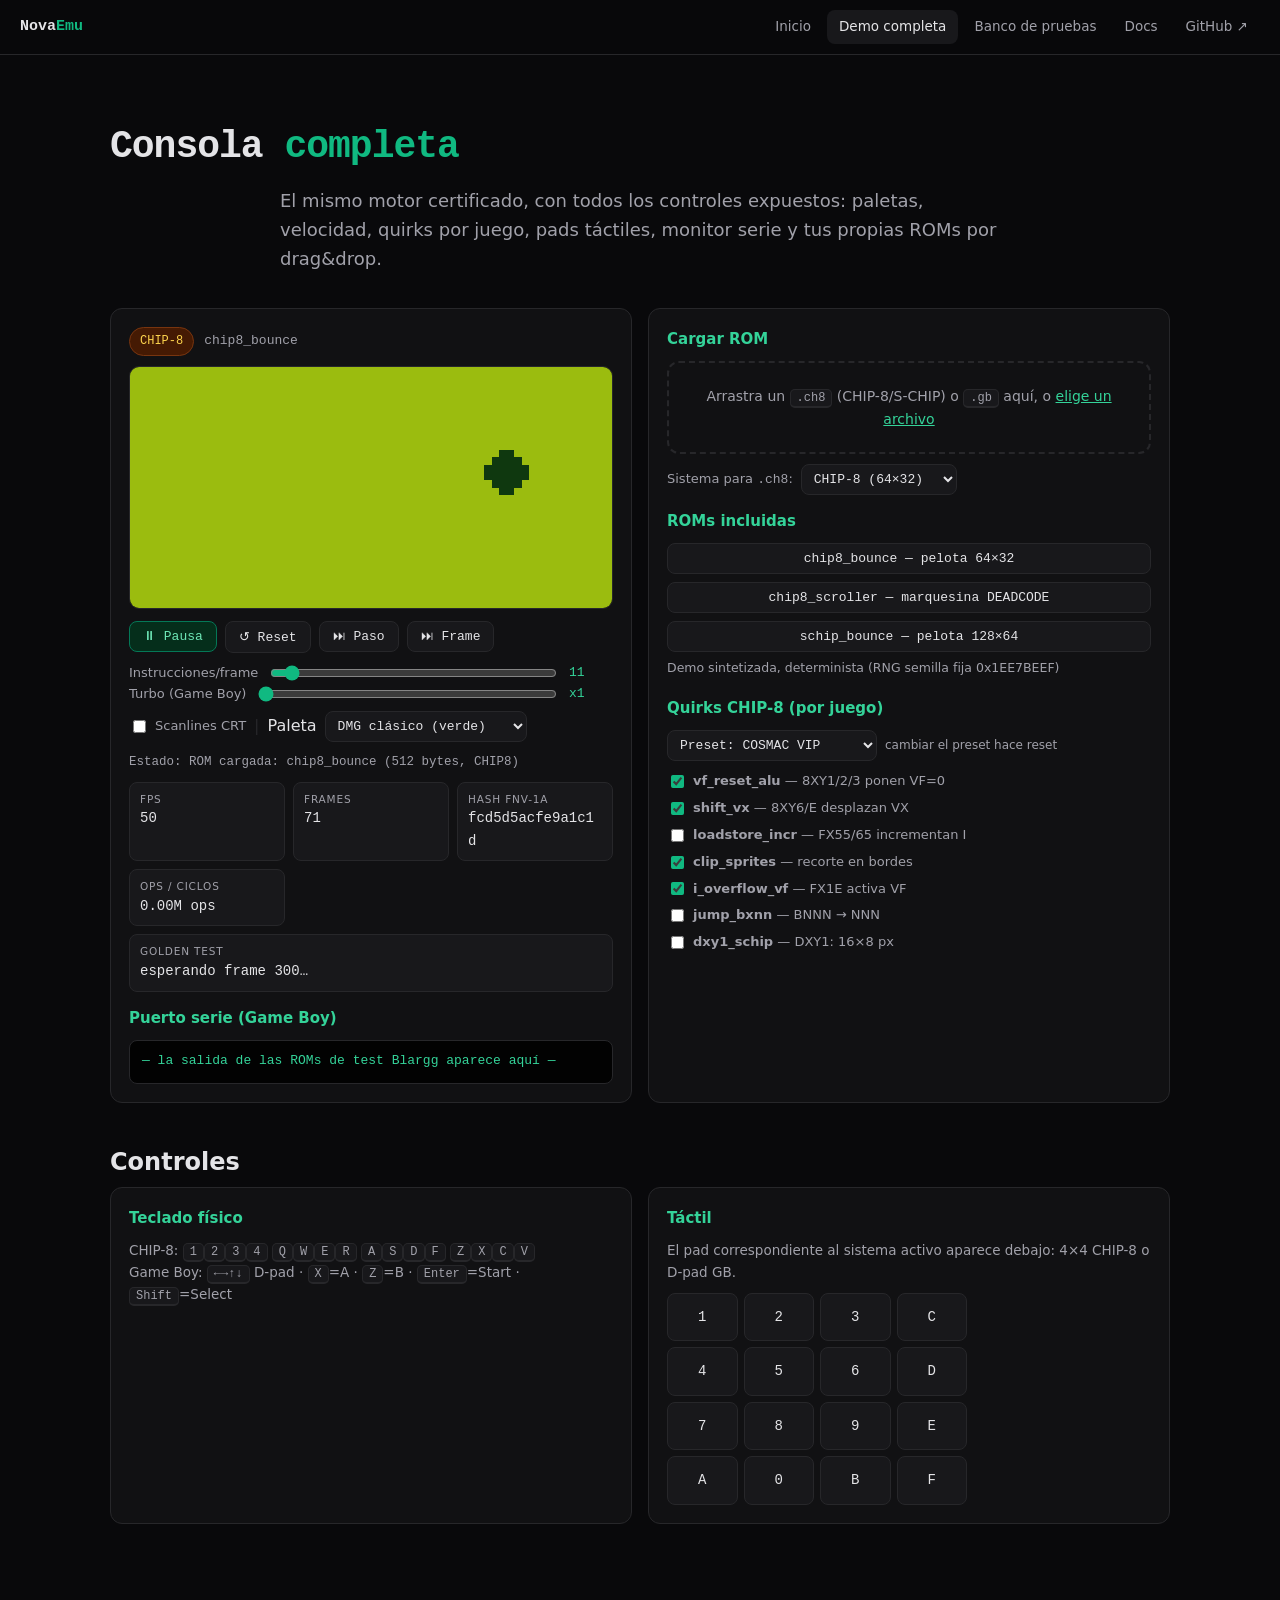
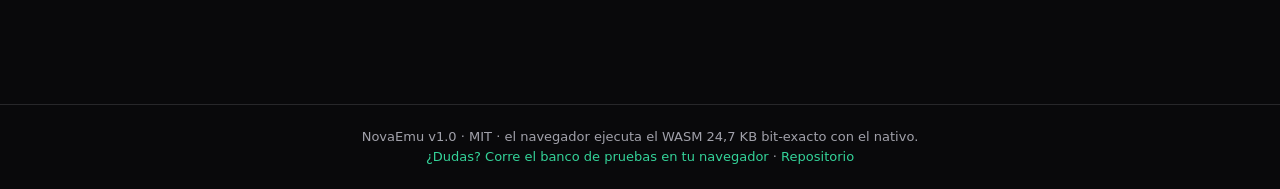
==== docs/demo.html @ 0b79b281 "feat: GitHub Pages — consola en vivo, banco de pruebas y documentación - docs/ = raíz de Pages (con " ====
<!DOCTYPE html>
<html lang="es">
<head>
<meta charset="utf-8">
<meta name="viewport" content="width=device-width, initial-scale=1">
<title>Demo completa — NovaEmu</title>
<meta name="description" content="Consola completa de NovaEmu en el navegador: paletas 4-shades, quirks CHIP-8, pad táctil de Game Boy, monitor de puerto serie y carga de ROMs propias.">
<link rel="stylesheet" href="./assets/site.css">
<link rel="icon" href="data:image/svg+xml,<svg xmlns='http://www.w3.org/2000/svg' viewBox='0 0 100 100'><rect width='100' height='100' rx='18' fill='%2309090b'/><rect x='22' y='30' width='16' height='16' fill='%2310b981'/><rect x='62' y='30' width='16' height='16' fill='%2334d399'/><rect x='22' y='54' width='56' height='8' fill='%2310b981'/><rect x='32' y='70' width='36' height='8' fill='%2334d399'/></svg>">
</head>
<body>
<header class="site-header">
  <a class="brand" href="./index.html">Nova<b>Emu</b></a>
  <nav>
    <a href="./index.html">Inicio</a>
    <a href="./demo.html" class="active">Demo completa</a>
    <a href="./tests.html">Banco de pruebas</a>
    <a href="./dev.html">Docs</a>
    <a href="#" data-gh>GitHub ↗</a>
  </nav>
</header>

<main class="wrap">
  <section class="hero" style="padding:34px 0 10px;text-align:left">
    <h1 style="font-size:clamp(26px,4vw,38px)">Consola <span>completa</span></h1>
    <p class="lead" style="margin-bottom:0">El mismo motor certificado, con todos los controles expuestos:
      paletas, velocidad, quirks por juego, pads táctiles, monitor serie y tus propias ROMs por drag&drop.</p>
  </section>

  <div class="grid cols-2" id="nova-console" style="margin-top:24px">
    <!-- PANTALLA + TRANSPORTE -->
    <div class="panel">
      <div style="display:flex;align-items:center;gap:10px;margin-bottom:10px">
        <span class="badge amber" data-sys>—</span>
        <span class="mono" style="font-size:13px;color:var(--fg-dim)" data-rom-name>(ninguna ROM)</span>
      </div>
      <div class="screen-frame" data-drop>
        <canvas data-screen width="64" height="32" aria-label="Pantalla del emulador"></canvas>
      </div>

      <div class="controls" style="margin-top:12px">
        <button data-play class="primary">▶ Play</button>
        <button data-reset>↺ Reset</button>
        <button data-step>⏭ Paso</button>
        <button data-frame>⏭ Frame</button>
      </div>

      <div class="slider-row" data-ips-wrap>
        <span>Instrucciones/frame</span>
        <input type="range" data-ips min="1" max="200" value="11" style="flex:1">
        <span class="val" data-ips-val>11</span>
      </div>
      <div class="slider-row">
        <span>Turbo (Game Boy)</span>
        <input type="range" data-turbo min="1" max="32" value="1" style="flex:1">
        <span class="val" data-turbo-val>x1</span>
      </div>

      <div class="controls" style="margin-top:6px">
        <label class="chk"><input type="checkbox" data-scan> Scanlines CRT</label>
        <span style="color:var(--border)">|</span>
        <span>Paleta</span>
        <select data-palette style="min-width:170px"></select>
      </div>

      <div class="statusline">Estado: <span data-status>cargando WASM…</span></div>

      <!-- telemetría -->
      <div class="telemetry">
        <div class="tele"><div class="l">FPS</div><div class="v" data-fps>—</div></div>
        <div class="tele"><div class="l">Frames</div><div class="v" data-frames>0</div></div>
        <div class="tele"><div class="l">Hash FNV-1a</div><div class="v" data-hash>—</div></div>
        <div class="tele"><div class="l">Ops / ciclos</div><div class="v" data-ops>—</div></div>
      </div>
      <div class="tele" style="margin-top:8px"><div class="l">Golden test</div><div class="v" data-golden>carga una demo con golden</div></div>

      <!-- serial -->
      <div id="serial-box">
        <h3 style="margin:14px 0 4px">Puerto serie (Game Boy)</h3>
        <div class="serial" data-serial>— la salida de las ROMs de test Blargg aparece aquí —</div>
      </div>
    </div>

    <!-- CARGA + QUIRKS -->
    <div class="panel">
      <h3>Cargar ROM</h3>
      <div class="drop" data-drop style="margin-bottom:10px">
        Arrastra un <span class="kbd">.ch8</span> (CHIP-8/S-CHIP) o <span class="kbd">.gb</span> aquí,
        o <label style="color:var(--accent-2);cursor:pointer;text-decoration:underline">elige un archivo
        <input type="file" data-file accept=".ch8,.gb,.gbc" style="display:none"></label>
      </div>
      <div class="system-select" style="margin-bottom:14px">
        <span>Sistema para <code>.ch8</code>:</span>
        <select data-sys-select>
          <option value="chip8">CHIP-8 (64×32)</option>
          <option value="schip">S-CHIP (128×64)</option>
        </select>
      </div>

      <h3>ROMs incluidas</h3>
      <div data-catalog style="display:flex;flex-direction:column;gap:8px;margin-bottom:6px">
        <button data-rom="chip8-bounce">chip8_bounce — pelota 64×32</button>
        <button data-rom="chip8-scroller">chip8_scroller — marquesina DEADCODE</button>
        <button data-rom="schip-bounce">schip_bounce — pelota 128×64</button>
      </div>
      <div class="rom-note" data-rom-note></div>

      <!-- quirks -->
      <div data-quirks>
        <h3 style="margin-top:18px">Quirks CHIP-8 (por juego)</h3>
        <div class="controls" style="margin:4px 0 10px">
          <select data-quirk-preset>
            <option value="vip">Preset: COSMAC VIP</option>
            <option value="schip">Preset: S-CHIP moderno</option>
          </select>
          <span style="font-size:12px;color:var(--fg-dim)">cambiar el preset hace reset</span>
        </div>
        <div style="display:flex;flex-direction:column;gap:6px">
          <label class="chk"><input type="checkbox" data-quirk="0"> <span><b>vf_reset_alu</b> — 8XY1/2/3 ponen VF=0</span></label>
          <label class="chk"><input type="checkbox" data-quirk="1"> <span><b>shift_vx</b> — 8XY6/E desplazan VX</span></label>
          <label class="chk"><input type="checkbox" data-quirk="2"> <span><b>loadstore_incr</b> — FX55/65 incrementan I</span></label>
          <label class="chk"><input type="checkbox" data-quirk="3"> <span><b>clip_sprites</b> — recorte en bordes</span></label>
          <label class="chk"><input type="checkbox" data-quirk="4"> <span><b>i_overflow_vf</b> — FX1E activa VF</span></label>
          <label class="chk"><input type="checkbox" data-quirk="5"> <span><b>jump_bxnn</b> — BNNN → NNN</span></label>
          <label class="chk"><input type="checkbox" data-quirk="6"> <span><b>dxy1_schip</b> — DXY1: 16×8 px</span></label>
        </div>
      </div>
    </div>
  </div>

  <!-- CONTROLES -->
  <section class="block">
    <h2>Controles</h2>
    <div class="grid cols-2">
      <div class="panel">
        <h3>Teclado físico</h3>
        <p style="font-size:13.5px">CHIP-8: <span class="kbd">1</span><span class="kbd">2</span><span class="kbd">3</span><span class="kbd">4</span>
          <span class="kbd">Q</span><span class="kbd">W</span><span class="kbd">E</span><span class="kbd">R</span>
          <span class="kbd">A</span><span class="kbd">S</span><span class="kbd">D</span><span class="kbd">F</span>
          <span class="kbd">Z</span><span class="kbd">X</span><span class="kbd">C</span><span class="kbd">V</span><br>
          Game Boy: <span class="kbd">←→↑↓</span> D-pad · <span class="kbd">X</span>=A · <span class="kbd">Z</span>=B ·
          <span class="kbd">Enter</span>=Start · <span class="kbd">Shift</span>=Select</p>
      </div>
      <div class="panel">
        <h3>Táctil</h3>
        <p style="font-size:13.5px">El pad correspondiente al sistema activo aparece debajo: 4×4 CHIP-8 o D-pad GB.</p>
        <!-- pad CHIP-8 4x4 -->
        <div class="pad c8" data-pad data-c8pad>
          <div class="kb" data-btn="0x1" data-label="1" data-keylabel="c8:1">1</div>
          <div class="kb" data-btn="0x2" data-label="2" data-keylabel="c8:2">2</div>
          <div class="kb" data-btn="0x3" data-label="3" data-keylabel="c8:3">3</div>
          <div class="kb" data-btn="0xc" data-label="C" data-keylabel="c8:C">C</div>
          <div class="kb" data-btn="0x4" data-label="4" data-keylabel="c8:4">4</div>
          <div class="kb" data-btn="0x5" data-label="5" data-keylabel="c8:5">5</div>
          <div class="kb" data-btn="0x6" data-label="6" data-keylabel="c8:6">6</div>
          <div class="kb" data-btn="0xd" data-label="D" data-keylabel="c8:D">D</div>
          <div class="kb" data-btn="0x7" data-label="7" data-keylabel="c8:7">7</div>
          <div class="kb" data-btn="0x8" data-label="8" data-keylabel="c8:8">8</div>
          <div class="kb" data-btn="0x9" data-label="9" data-keylabel="c8:9">9</div>
          <div class="kb" data-btn="0xe" data-label="E" data-keylabel="c8:E">E</div>
          <div class="kb" data-btn="0xa" data-label="A" data-keylabel="c8:A">A</div>
          <div class="kb" data-btn="0x0" data-label="0" data-keylabel="c8:0">0</div>
          <div class="kb" data-btn="0xb" data-label="B" data-keylabel="c8:B">B</div>
          <div class="kb" data-btn="0xf" data-label="F" data-keylabel="c8:F">F</div>
        </div>
        <!-- pad GB -->
        <div class="pad gb" data-pad data-gbpad style="display:none">
          <div class="dp">
            <div></div>
            <div class="kb" data-btn="6" data-label="↑" data-keylabel="gb:↑">↑</div>
            <div></div>
            <div class="kb" data-btn="5" data-label="←" data-keylabel="gb:←">←</div>
            <div></div>
            <div class="kb" data-btn="4" data-label="→" data-keylabel="gb:→">→</div>
            <div></div>
            <div class="kb" data-btn="7" data-label="↓" data-keylabel="gb:↓">↓</div>
            <div></div>
          </div>
          <div class="mid">
            <div class="kb" data-btn="3" data-label="Start" data-keylabel="gb:Start">START</div>
            <div class="kb" data-btn="2" data-label="Select" data-keylabel="gb:Select">SELECT</div>
          </div>
          <div class="act">
            <div class="kb" data-btn="0" data-label="A" data-keylabel="gb:A">A</div>
            <div class="kb" data-btn="1" data-label="B" data-keylabel="gb:B">B</div>
          </div>
        </div>
      </div>
    </div>
  </section>
</main>

<footer>
  NovaEmu v1.0 · MIT · el navegador ejecuta el WASM 24,7 KB bit-exacto con el nativo.
  <br><a href="./tests.html">¿Dudas? Corre el banco de pruebas en tu navegador</a> · <a href="#" data-gh>Repositorio</a>
</footer>

<script type="module">
  import { ConsoleUI } from "./assets/console.js";
  import { PALETTES } from "./assets/nova-core.js";
  import "./assets/site.js";

  // poblar selector de paletas
  const sel = document.querySelector("[data-palette]");
  PALETTES.forEach((p, i) => {
    const o = document.createElement("option");
    o.value = p.id; o.textContent = p.name;
    if (i === 0) o.selected = true;
    sel.appendChild(o);
  });

  const ui = new ConsoleUI(document.getElementById("nova-console"));
  ui.el.ipsWrap = document.querySelector("[data-ips-wrap]");
  ui.el.romNote = document.querySelector("[data-rom-note]");
  ui.boot().then(() => {
    ui.loadFromCatalog({
      id: "chip8-bounce", name: "chip8_bounce", system: "chip8",
      url: "./assets/roms/chip8_bounce.ch8",
      golden: { frames: 300, hash: "28c31cf8df2ec325" },
      note: "Demo sintetizada, determinista (RNG semilla fija 0x1EE7BEEF)",
    });
    // preset VIP marcado por defecto
    const preset = document.querySelector("[data-quirk-preset]");
    if (preset) preset.value = "vip";
    const vals = [1, 1, 0, 1, 1, 0, 0];
    vals.forEach((v, i) => {
      const cb = document.querySelector(`input[data-quirk="${i}"]`);
      if (cb) cb.checked = !!v;
    });
  });
</script>
</body>
</html>
---- docs/assets/site.css ----
/* NovaEmu Pages — tema laboratorio oscuro (zinc-950 / esmeralda) */
:root {
  --bg: #09090b;
  --bg-2: #111113;
  --bg-3: #18181b;
  --border: #27272a;
  --fg: #e4e4e7;
  --fg-dim: #a1a1aa;
  --accent: #10b981;
  --accent-2: #34d399;
  --amber: #f59e0b;
  --red: #f87171;
  --mono: ui-monospace, "SF Mono", "Cascadia Mono", "JetBrains Mono", Menlo, Consolas, monospace;
  --sans: system-ui, -apple-system, "Segoe UI", Roboto, Inter, sans-serif;
}
* { box-sizing: border-box; }
html { scroll-behavior: smooth; }
body {
  margin: 0; background: var(--bg); color: var(--fg);
  font-family: var(--sans); line-height: 1.6;
}
a { color: var(--accent-2); text-decoration: none; }
a:hover { text-decoration: underline; }
code, pre, .mono { font-family: var(--mono); }

/* header */
.site-header {
  position: sticky; top: 0; z-index: 50;
  display: flex; align-items: center; gap: 16px;
  padding: 10px 20px; background: rgba(9,9,11,.92); backdrop-filter: blur(8px);
  border-bottom: 1px solid var(--border);
}
.site-header .brand { font-family: var(--mono); font-weight: 700; font-size: 15px; color: var(--fg); }
.site-header .brand b { color: var(--accent); }
.site-header nav { display: flex; gap: 4px; margin-left: auto; flex-wrap: wrap; }
.site-header nav a {
  padding: 6px 12px; border-radius: 8px; color: var(--fg-dim); font-size: 13.5px;
}
.site-header nav a:hover, .site-header nav a.active { color: var(--fg); background: var(--bg-3); text-decoration: none; }

/* layout */
.wrap { max-width: 1100px; margin: 0 auto; padding: 28px 20px 80px; }
.grid { display: grid; gap: 16px; }
.grid.cols-2 { grid-template-columns: repeat(auto-fit, minmax(320px, 1fr)); }
.grid.cols-3 { grid-template-columns: repeat(auto-fit, minmax(240px, 1fr)); }
.grid.cols-4 { grid-template-columns: repeat(auto-fit, minmax(190px, 1fr)); }

/* hero */
.hero { padding: 56px 0 28px; text-align: center; }
.hero h1 {
  font-family: var(--mono); font-size: clamp(34px, 6vw, 56px); margin: 0 0 10px;
  letter-spacing: -1px;
}
.hero h1 span { color: var(--accent); }
.hero p.lead { color: var(--fg-dim); font-size: 18px; max-width: 720px; margin: 0 auto 22px; }
.badges { display: flex; gap: 8px; justify-content: center; flex-wrap: wrap; margin-bottom: 26px; }
.badge {
  font-family: var(--mono); font-size: 12px; padding: 4px 10px; border-radius: 999px;
  border: 1px solid var(--border); background: var(--bg-2); color: var(--fg-dim);
}
.badge.green { border-color: #064e3b; background: #022c22; color: #6ee7b7; }
.badge.amber { border-color: #78350f; background: #451a03; color: #fcd34d; }

/* panel / card */
.panel {
  background: var(--bg-2); border: 1px solid var(--border); border-radius: 12px;
  padding: 18px;
}
.panel h2, .panel h3 { margin: 0 0 10px; }
.panel h2 { font-size: 20px; }
.panel h3 { font-size: 15px; color: var(--accent-2); }
.panel p { margin: 6px 0; color: var(--fg-dim); font-size: 14.5px; }
.panel p strong, .panel li strong { color: var(--fg); }
.stat { text-align: center; }
.stat .v { font-family: var(--mono); font-size: 26px; color: var(--accent-2); font-weight: 700; }
.stat .l { font-size: 12.5px; color: var(--fg-dim); }

/* screen */
.screen-frame {
  position: relative; overflow: hidden; border-radius: 10px;
  border: 1px solid var(--border); background: #000;
}
.screen-frame canvas { display: block; width: 100%; height: auto; image-rendering: pixelated; }
.screen-frame.scanlines::after {
  content: ""; position: absolute; inset: 0; pointer-events: none;
  background-image: repeating-linear-gradient(0deg,
    rgba(0,0,0,.25) 0px, rgba(0,0,0,.25) 1px, transparent 1px, transparent 3px);
}

/* controls */
.controls { display: flex; gap: 8px; flex-wrap: wrap; align-items: center; margin: 10px 0; }
button, .btn {
  font-family: var(--mono); font-size: 13px; cursor: pointer;
  background: var(--bg-3); color: var(--fg); border: 1px solid var(--border);
  padding: 7px 13px; border-radius: 8px; transition: border-color .15s, background .15s;
  text-decoration: none; display: inline-block;
}
button:hover, .btn:hover { border-color: var(--accent); text-decoration: none; }
button.primary { background: #052e1b; border-color: #047857; color: #6ee7b7; }
button.primary:hover { background: #064e3b; }
button:disabled { opacity: .4; cursor: not-allowed; }
select, input[type="file"] {
  font-family: var(--mono); font-size: 13px; background: var(--bg-3); color: var(--fg);
  border: 1px solid var(--border); border-radius: 8px; padding: 6px 8px;
}
input[type="range"] { accent-color: var(--accent); }
label.chk { display: flex; align-items: center; gap: 6px; font-size: 13px; color: var(--fg-dim); cursor: pointer; }
label.chk input { accent-color: var(--accent); }
.slider-row { display: flex; align-items: center; gap: 10px; font-size: 13px; color: var(--fg-dim); }
.slider-row .val { font-family: var(--mono); color: var(--accent-2); min-width: 44px; }

/* pads */
.pad { display: grid; gap: 6px; margin-top: 10px; user-select: none; -webkit-user-select: none; touch-action: manipulation; }
.pad.c8 { grid-template-columns: repeat(4, 1fr); max-width: 300px; }
.pad .kb {
  font-family: var(--mono); font-size: 14px; text-align: center; padding: 12px 0;
  background: var(--bg-3); border: 1px solid var(--border); border-radius: 8px; cursor: pointer;
}
.pad .kb small { display: block; font-size: 10px; color: var(--fg-dim); }
.pad .kb.active { background: #052e1b; border-color: var(--accent); color: var(--accent-2); }
.pad.gb { grid-template-columns: 96px 1fr 96px; max-width: 360px; align-items: center; }
.pad.gb .dp { display: grid; grid-template-columns: repeat(3, 32px); grid-template-rows: repeat(3, 32px); gap: 2px; }
.pad.gb .dp .kb { padding: 0; line-height: 32px; }
.pad.gb .act { display: flex; flex-direction: column; gap: 6px; align-items: center; }
.pad.gb .mid { display: flex; flex-direction: column; gap: 4px; align-items: center; justify-content: center; }
.pad.gb .mid .kb { padding: 4px 10px; font-size: 11px; }

/* drop zone */
.drop {
  border: 2px dashed var(--border); border-radius: 12px; padding: 22px; text-align: center;
  color: var(--fg-dim); font-size: 14px; transition: border-color .15s, background .15s;
}
.drop.drag { border-color: var(--accent); background: #052e1b33; }

/* telemetría */
.telemetry { display: grid; grid-template-columns: repeat(auto-fit, minmax(140px, 1fr)); gap: 8px; margin-top: 10px; }
.tele {
  background: var(--bg-3); border: 1px solid var(--border); border-radius: 8px; padding: 8px 10px;
}
.tele .l { font-size: 10.5px; text-transform: uppercase; letter-spacing: .08em; color: var(--fg-dim); }
.tele .v { font-family: var(--mono); font-size: 14px; color: var(--fg); word-break: break-all; }
.tele .v.ok { color: var(--accent-2); }

/* serial */
.serial {
  font-family: var(--mono); font-size: 13px; background: #020202; color: var(--accent-2);
  border: 1px solid var(--border); border-radius: 8px; padding: 10px 12px; margin-top: 10px;
  min-height: 44px; white-space: pre-wrap; word-break: break-all;
}

/* banco de pruebas */
.test-row {
  display: flex; align-items: center; gap: 10px; padding: 8px 12px;
  border-bottom: 1px solid var(--border); font-size: 13.5px;
}
.test-row:last-child { border-bottom: 0; }
.test-row .name { font-family: var(--mono); flex: 1; }
.test-row .time { font-family: var(--mono); color: var(--fg-dim); font-size: 12px; }
.test-row .res { font-family: var(--mono); font-size: 12.5px; padding: 2px 9px; border-radius: 999px; border: 1px solid var(--border); color: var(--fg-dim); }
.test-row .res.pass { color: #6ee7b7; border-color: #047857; background: #022c22; }
.test-row .res.fail { color: #fca5a5; border-color: #991b1b; background: #450a0a; }
.test-row .res.run  { color: var(--amber); border-color: #78350f; background: #451a03; }
.progress { height: 6px; border-radius: 999px; background: var(--bg-3); overflow: hidden; margin: 12px 0; }
.progress > div { height: 100%; width: 0; background: var(--accent); transition: width .2s; }

/* tablas */
table { width: 100%; border-collapse: collapse; font-size: 13.5px; }
th, td { text-align: left; padding: 8px 10px; border-bottom: 1px solid var(--border); }
th { color: var(--fg-dim); font-weight: 600; font-size: 12px; text-transform: uppercase; letter-spacing: .06em; }
td.mono { font-family: var(--mono); }

/* markdown viewer */
.md { max-width: 860px; }
.md h1, .md h2, .md h3 { color: var(--fg); }
.md h2 { border-bottom: 1px solid var(--border); padding-bottom: 6px; margin-top: 32px; }
.md code { background: var(--bg-3); border: 1px solid var(--border); border-radius: 4px; padding: 1px 5px; font-size: 12.5px; }
.md pre { background: var(--bg-2); border: 1px solid var(--border); border-radius: 8px; padding: 12px; overflow-x: auto; }
.md pre code { border: 0; background: transparent; padding: 0; }
.md blockquote { border-left: 3px solid var(--accent); margin: 12px 0; padding: 2px 14px; color: var(--fg-dim); }
.md table { margin: 12px 0; }
.doc-list { display: flex; flex-wrap: wrap; gap: 8px; margin-bottom: 18px; }

/* secciones */
section.block { margin: 40px 0; }
section.block > h2 { font-size: 24px; margin-bottom: 6px; }
section.block > .sub { color: var(--fg-dim); margin-bottom: 18px; font-size: 15px; }
.kbd {
  font-family: var(--mono); font-size: 12px; background: var(--bg-3); border: 1px solid var(--border);
  border-bottom-width: 2px; border-radius: 5px; padding: 1px 6px;
}
footer {
  border-top: 1px solid var(--border); margin-top: 60px; padding: 22px 20px;
  text-align: center; color: var(--fg-dim); font-size: 13px;
}
.statusline { font-family: var(--mono); font-size: 12.5px; color: var(--fg-dim); margin-top: 8px; min-height: 18px; }
.statusline .ok { color: var(--accent-2); }
.rom-note { color: var(--fg-dim); font-size: 12.5px; margin-top: 4px; min-height: 16px; }
.system-select { display: flex; gap: 8px; align-items: center; font-size: 13px; color: var(--fg-dim); }

@media (max-width: 640px) {
  .hero { padding: 36px 0 18px; }
  .wrap { padding: 18px 14px 60px; }
  .pad.gb { grid-template-columns: 84px 1fr 84px; }
}
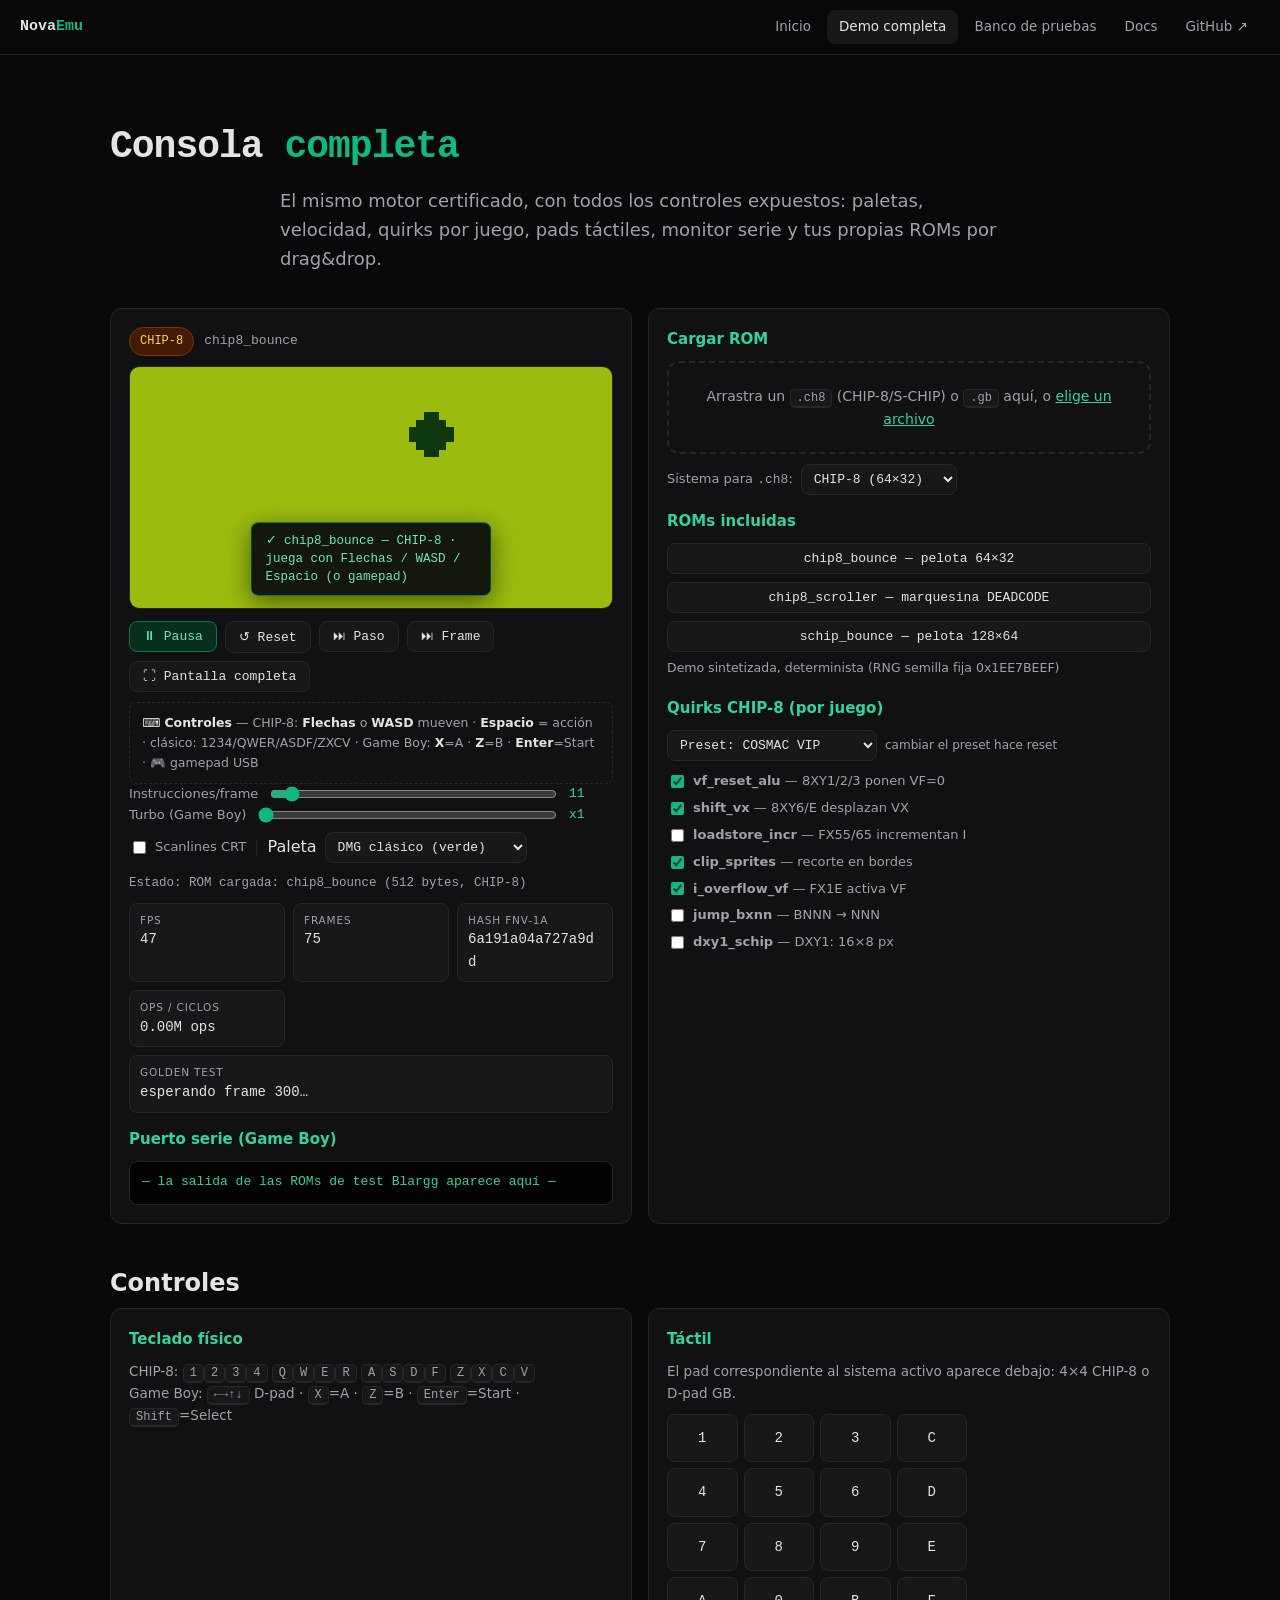
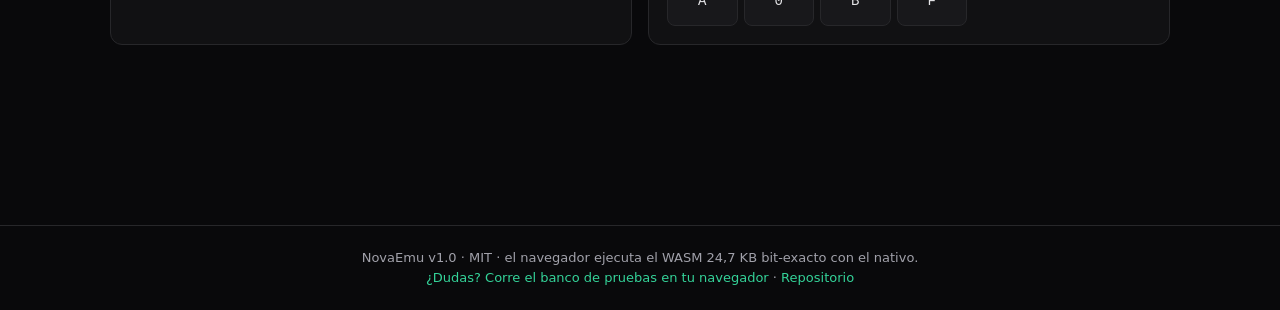
==== commit f6af1702: "feat(ux): juego jugable + controles reales + pantalla completa + feedback de carga - nova_paddle.ch8" ====
--- a/docs/demo.html
+++ b/docs/demo.html
@@ -43,6 +43,11 @@
         <button data-reset>↺ Reset</button>
         <button data-step>⏭ Paso</button>
         <button data-frame>⏭ Frame</button>
+        <button data-fullscreen title="Pantalla completa">⛶ Pantalla completa</button>
+      </div>
+      <div class="keylegend" style="margin-top:10px">
+        <b>⌨️ Controles</b> — CHIP-8: <b>Flechas</b> o <b>WASD</b> mueven · <b>Espacio</b> = acción ·
+        clásico: 1234/QWER/ASDF/ZXCV · Game Boy: <b>X</b>=A · <b>Z</b>=B · <b>Enter</b>=Start · 🎮 gamepad USB
       </div>
 
       <div class="slider-row" data-ips-wrap>
--- a/docs/assets/site.css
+++ b/docs/assets/site.css
@@ -202,3 +202,30 @@
   .wrap { padding: 18px 14px 60px; }
   .pad.gb { grid-template-columns: 84px 1fr 84px; }
 }
+
+/* --- avisos flotantes (toast) sobre la pantalla ------------------- */
+.screen-frame { position: relative; }
+.toast {
+  display: none; position: absolute; left: 50%; bottom: 12px; transform: translateX(-50%);
+  max-width: 92%; padding: 9px 14px; border-radius: 8px; font-size: 12.5px; line-height: 1.45;
+  font-family: var(--mono); background: rgba(9,9,11,.92); border: 1px solid var(--border);
+  color: var(--fg); box-shadow: 0 6px 24px rgba(0,0,0,.5); z-index: 20; pointer-events: none;
+}
+.toast.ok { border-color: rgba(16,185,129,.6); color: #6ee7b7; }
+.toast.err { border-color: rgba(239,68,68,.7); color: #fca5a5; }
+
+/* --- leyenda de controles ----------------------------------------- */
+.keylegend {
+  margin-top: 12px; padding: 10px 12px; border: 1px dashed var(--border); border-radius: 8px;
+  font-size: 12.5px; color: var(--fg-dim); line-height: 1.6;
+}
+.keylegend b { color: var(--fg); }
+
+/* --- pantalla completa --------------------------------------------- */
+.screen-frame:fullscreen {
+  background: #000; display: flex; align-items: center; justify-content: center;
+  width: 100vw; height: 100vh; border-radius: 0; border: none;
+}
+.screen-frame:fullscreen canvas { width: auto; height: auto; }
+.screen-frame:-webkit-full-screen { background: #000; display: flex; align-items: center; justify-content: center; }
+.screen-frame:-webkit-full-screen canvas { width: auto; height: auto; }
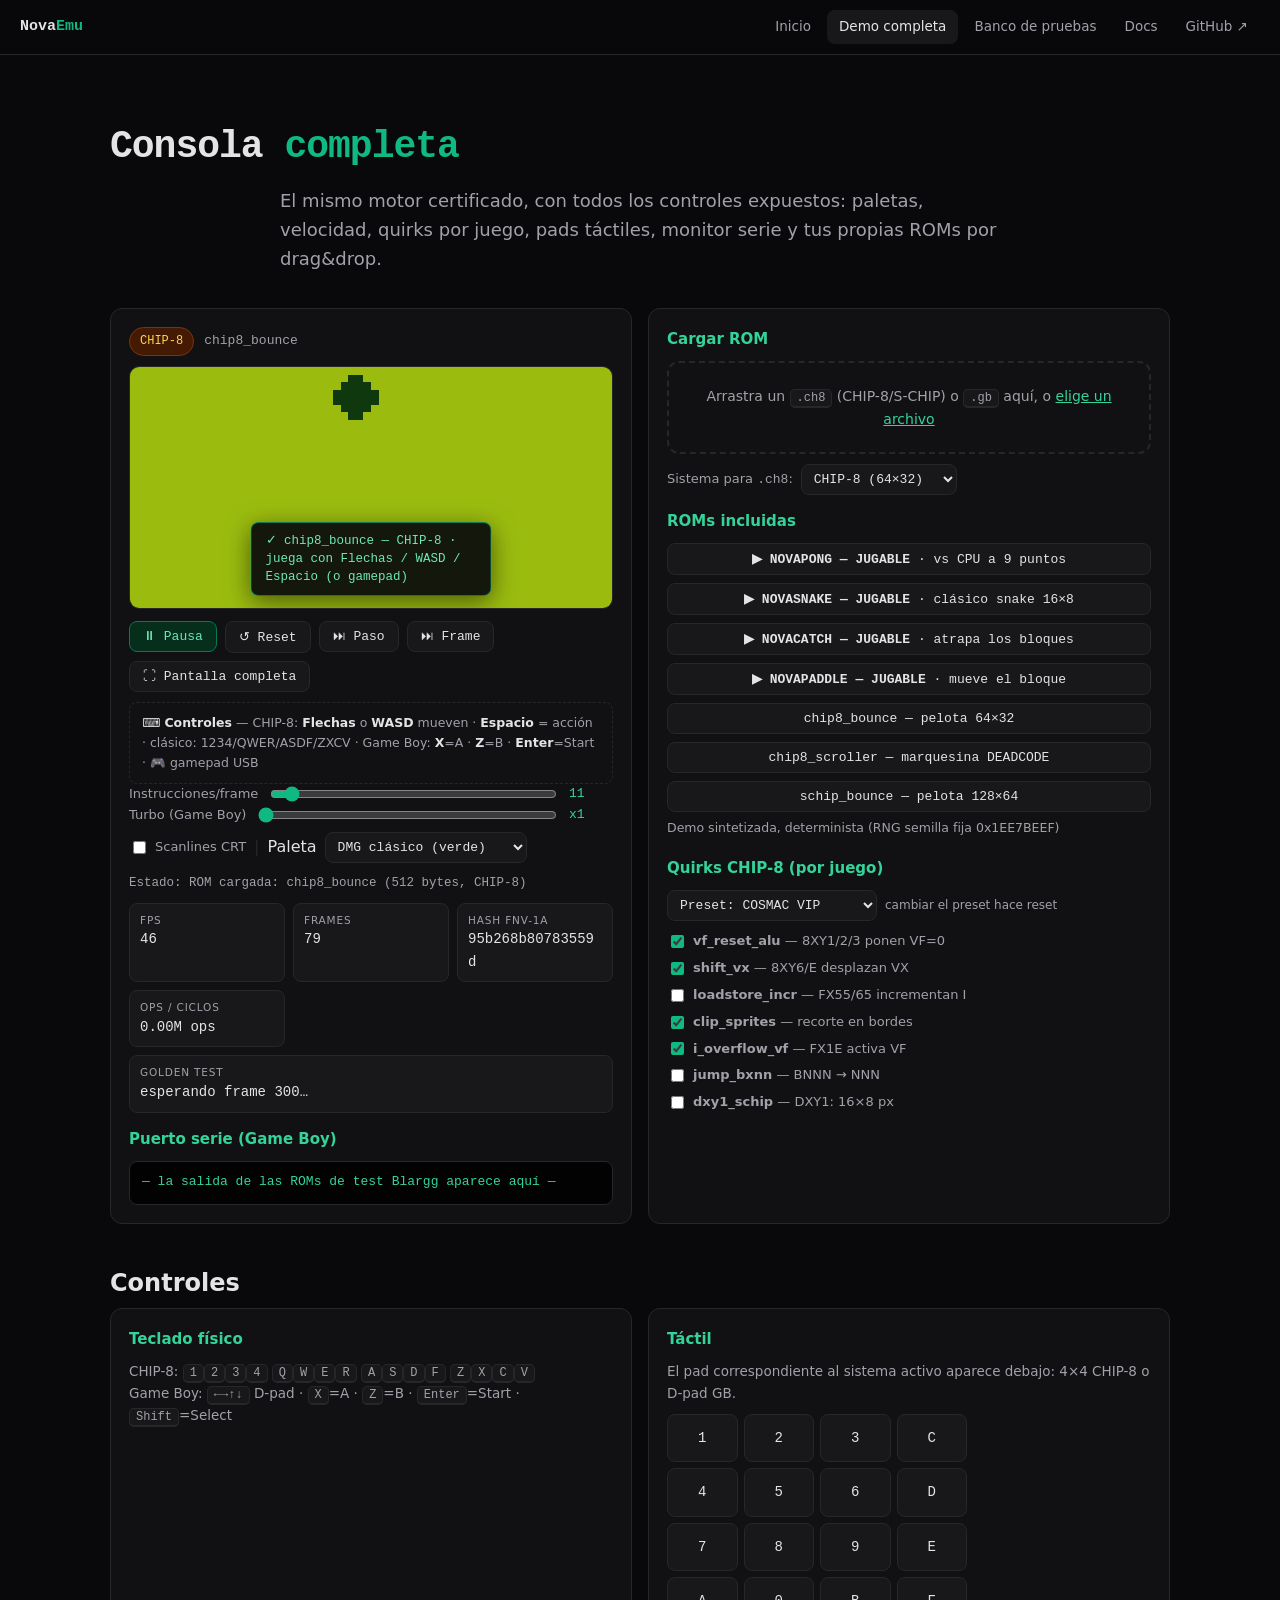
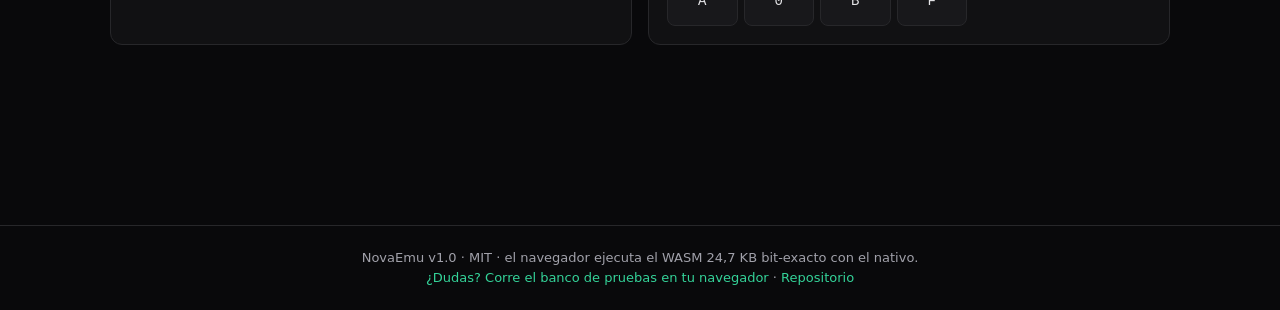
==== commit 832c15ae: "feat(v1.1): biblioteca de 4 juegos certificados + mando DualSense/Xbox + sonido + save states + 24 c" ====
--- a/docs/demo.html
+++ b/docs/demo.html
@@ -104,6 +104,10 @@
 
       <h3>ROMs incluidas</h3>
       <div data-catalog style="display:flex;flex-direction:column;gap:8px;margin-bottom:6px">
+        <button data-rom="nova-pong"><b>▶ NOVAPONG — JUGABLE</b> · vs CPU a 9 puntos</button>
+        <button data-rom="nova-snake"><b>▶ NOVASNAKE — JUGABLE</b> · clásico snake 16×8</button>
+        <button data-rom="nova-catch"><b>▶ NOVACATCH — JUGABLE</b> · atrapa los bloques</button>
+        <button data-rom="nova-paddle"><b>▶ NOVAPADDLE — JUGABLE</b> · mueve el bloque</button>
         <button data-rom="chip8-bounce">chip8_bounce — pelota 64×32</button>
         <button data-rom="chip8-scroller">chip8_scroller — marquesina DEADCODE</button>
         <button data-rom="schip-bounce">schip_bounce — pelota 128×64</button>
--- a/docs/assets/site.css
+++ b/docs/assets/site.css
@@ -229,3 +229,57 @@
 .screen-frame:fullscreen canvas { width: auto; height: auto; }
 .screen-frame:-webkit-full-screen { background: #000; display: flex; align-items: center; justify-content: center; }
 .screen-frame:-webkit-full-screen canvas { width: auto; height: auto; }
+
+/* ============ v1.1: biblioteca, play, gamepad, slots, teatro ============ */
+.vtag { font-size: 0.35em; vertical-align: super; color: var(--accent, #10b981); }
+
+/* biblioteca */
+.lib-grid { display: grid; grid-template-columns: repeat(auto-fill, minmax(230px, 1fr)); gap: 14px; }
+.lib-card {
+  display: flex; flex-direction: column; gap: 0; padding: 0; overflow: hidden;
+  border: 1px solid var(--border); border-radius: 12px; background: #0d0f12;
+  cursor: pointer; text-align: left; transition: transform .12s ease, border-color .12s ease;
+}
+.lib-card:hover { transform: translateY(-3px); border-color: #10b981; }
+.lib-card canvas { width: 100%; height: auto; display: block; image-rendering: pixelated; }
+.lib-card .lib-meta { display: flex; flex-direction: column; gap: 4px; padding: 10px 12px 12px; }
+.lib-card b { color: var(--fg); font-size: 15px; letter-spacing: .04em; }
+.lib-genre { color: #34d399; font-size: 12px; }
+.lib-controls { color: var(--fg-dim); font-size: 12px; line-height: 1.35; }
+
+/* indicador de gamepad */
+.pad-indicator {
+  display: inline-block; padding: 4px 10px; border-radius: 999px;
+  border: 1px solid var(--border); color: var(--fg-dim); font-size: 12px;
+}
+.pad-indicator.on { border-color: #10b981; color: #34d399; }
+
+/* save slots */
+.slotbtn-wrap { display: flex; gap: 8px; flex-wrap: wrap; }
+.slotbtn {
+  display: flex; flex-direction: column; gap: 2px; padding: 6px 10px;
+  border: 1px dashed var(--border); border-radius: 8px; background: transparent;
+  cursor: pointer; min-width: 130px; text-align: left;
+}
+.slotbtn b { color: var(--fg); font-size: 12px; }
+.slotbtn span { color: var(--fg-dim); font-size: 11px; }
+.slotbtn:hover { border-color: #10b981; }
+
+/* modo teatro (fallback fullscreen iOS) */
+.screen-frame.theater {
+  position: fixed; inset: 0; z-index: 9999; background: #000;
+  display: flex; align-items: center; justify-content: center;
+}
+.screen-frame.theater canvas { max-width: 100vw; max-height: 100vh; width: auto; height: auto; }
+
+/* página arcade */
+.play-body { background: #060708; }
+.play-wrap { max-width: 980px; }
+.play-console .screen-frame { min-height: 200px; }
+.play-controls { justify-content: center; }
+.play-status { text-align: center; }
+.play-hint {
+  margin: 14px auto 40px; max-width: 860px; text-align: center;
+  color: var(--fg-dim); font-size: 13px; line-height: 1.6;
+}
+.play-hint b { color: var(--fg); }
